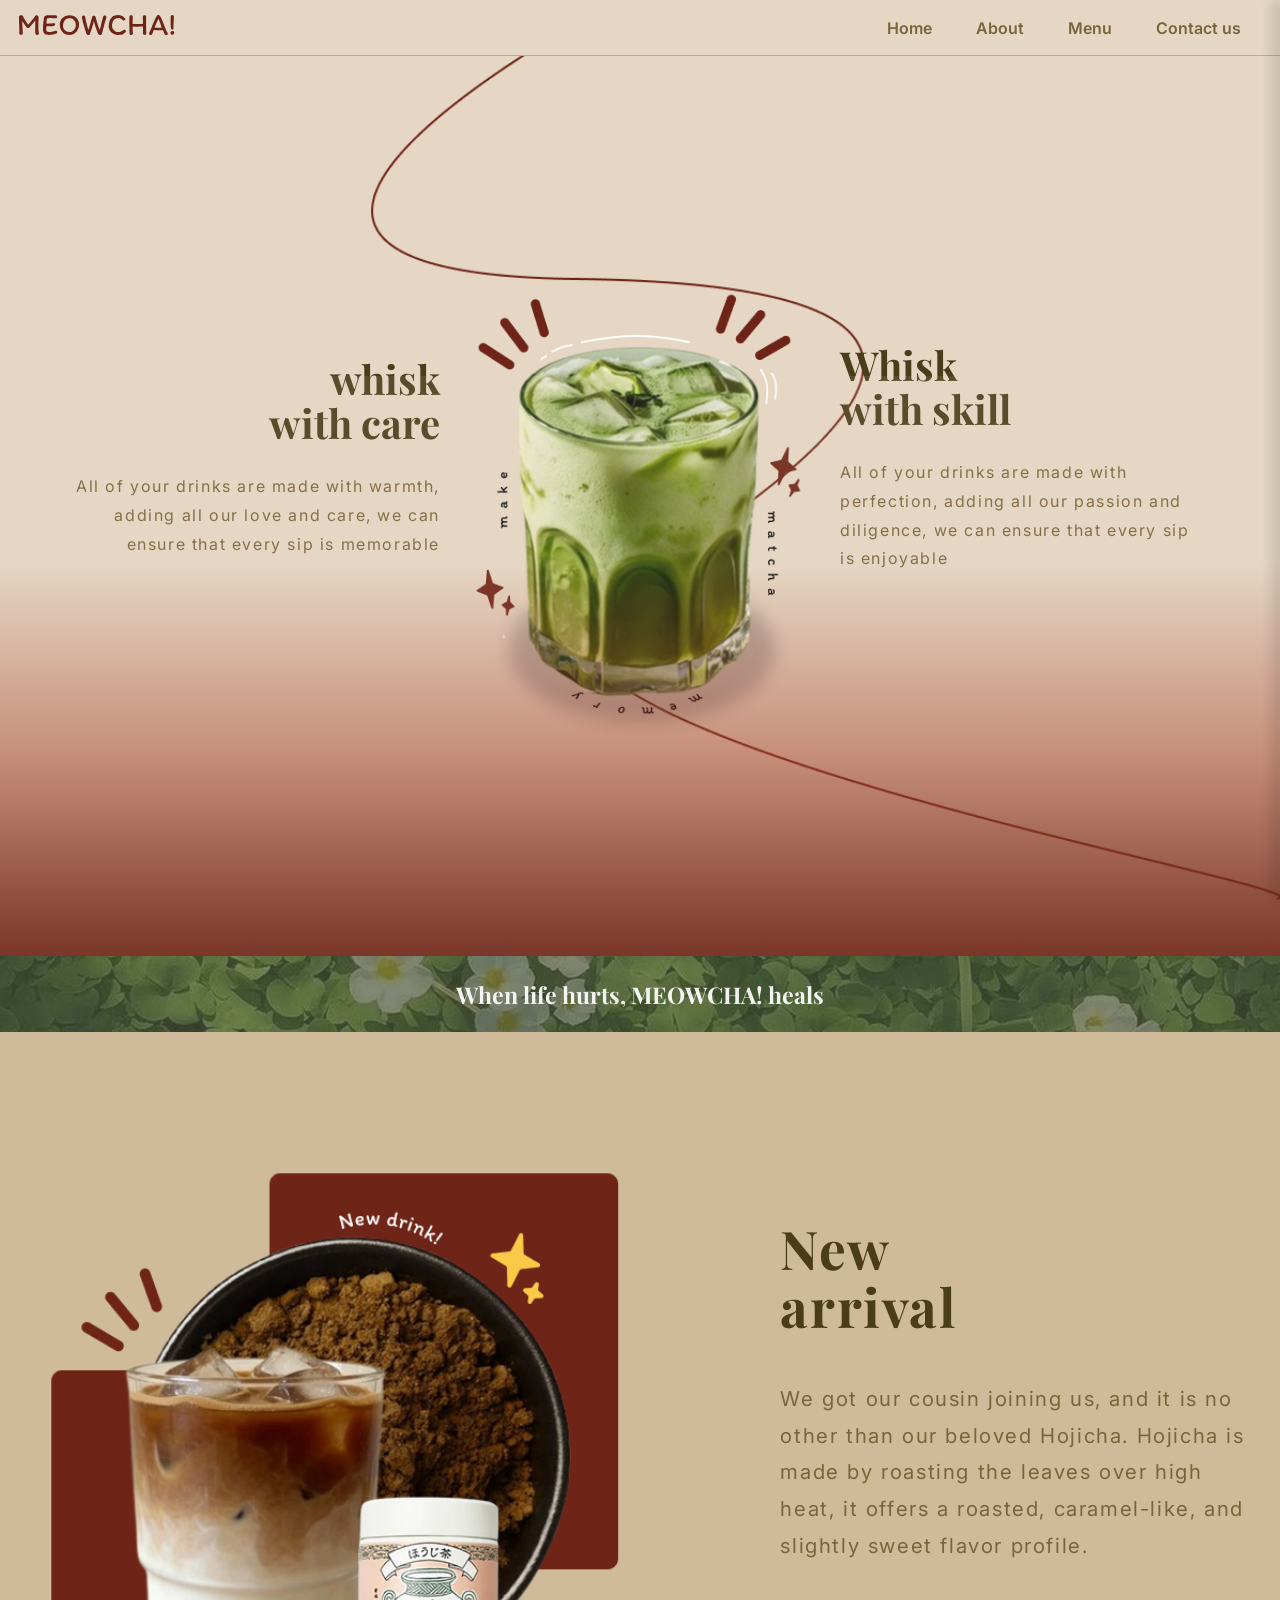
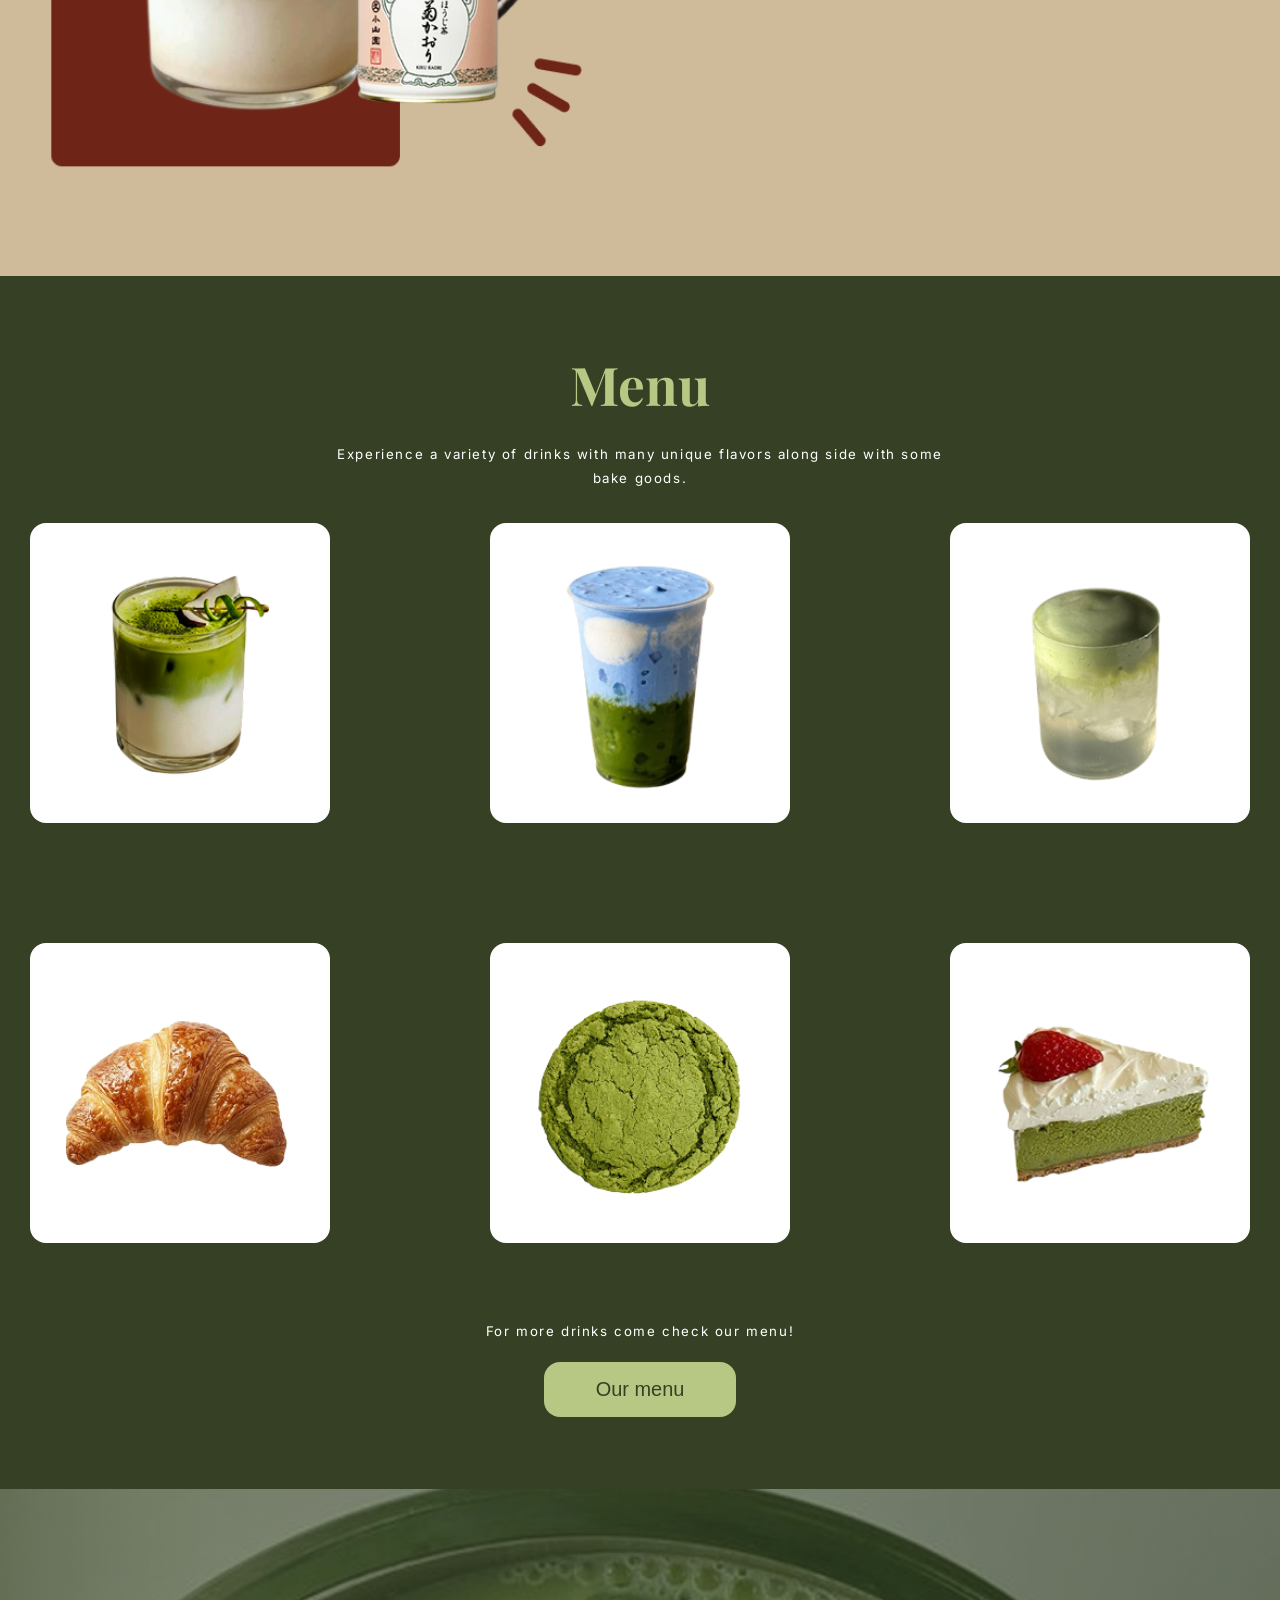
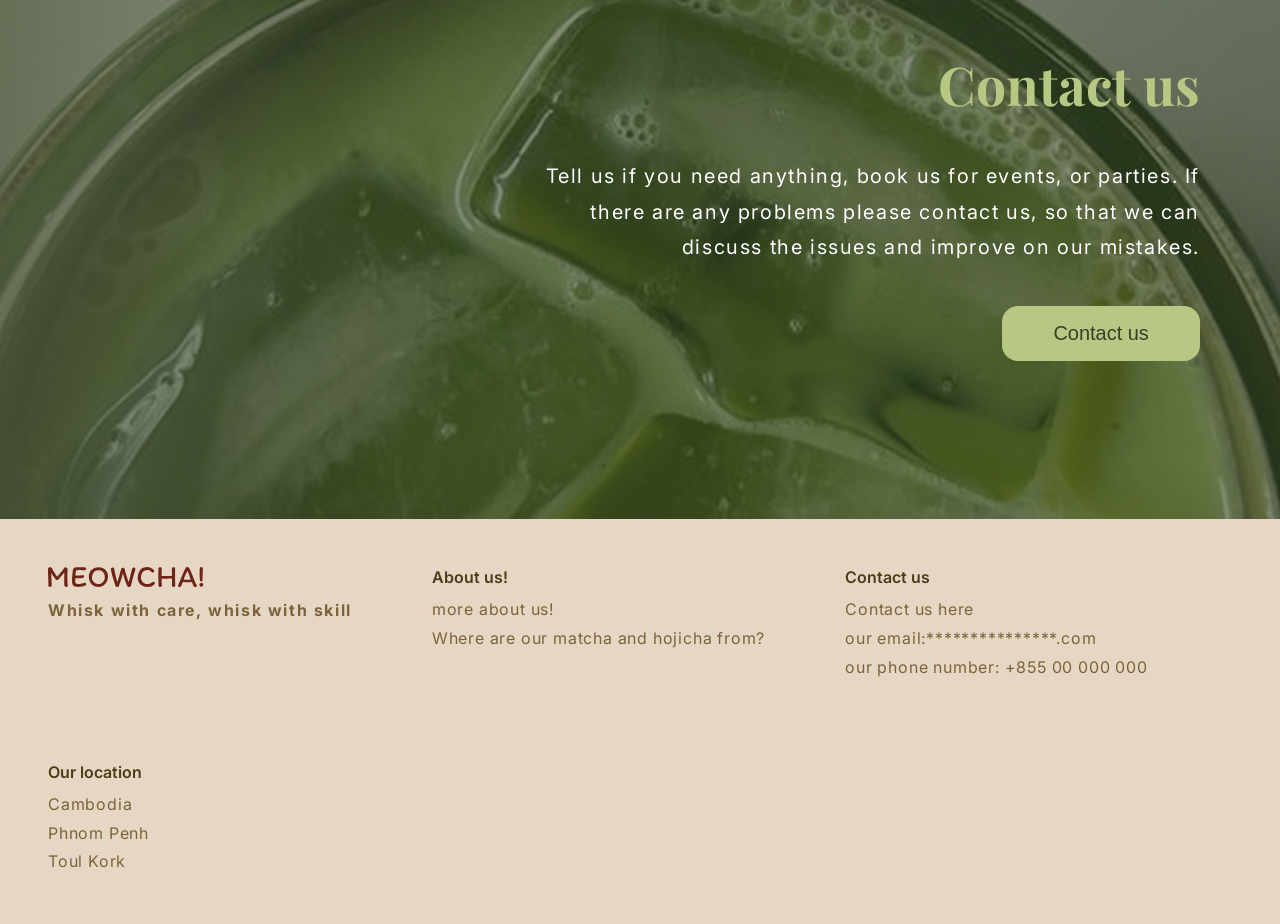
==== index.html @ e17c744c "WCT MEOWCHA! midterm project" ====
<!DOCTYPE html>
<html lang="en">
<head>
    <meta charset="UTF-8">
    <meta name="viewport" content="width=device-width, initial-scale=1.0">
    <link rel="stylesheet" href="style.css">
    <title>MEOWCHA!</title>
    <link rel="preconnect" href="https://fonts.googleapis.com">
    <link rel="preconnect" href="https://fonts.gstatic.com" crossorigin>
    <link href="https://fonts.googleapis.com/css2?family=Inter:ital,opsz,wght@0,14..32,100..900;1,14..32,100..900&family=Playfair+Display:ital,wght@0,400..900;1,400..900&display=swap" rel="stylesheet">
</head>
<body>

    <header>
        <input type="checkbox" id="menu-toggle" class="menu-toggle">
    
        <div class="container_nav">
            <a href="index.html"><img id="logo" src="./src/MEOWCHA!.svg" alt="MEOWCHA! logo"></a>

            <nav class="navbar">
                <ul class="nav_links">
                    <li><a href="index.html">Home</a></li>
                    <li><a href="aboutUs.html">About</a></li>
                    <li><a href="#menu">Menu</a></li>
                    <li><a href="#contact">Contact us</a></li>
                </ul>
            </nav>

            <label for="menu-toggle" class="hamburger-btn">
                <svg xmlns="http://www.w3.org/2000/svg" height="24px" viewBox="0 -960 960 960" width="24px" fill="#7B643B"><path d="M120-240v-80h720v80H120Zm0-200v-80h720v80H120Zm0-200v-80h720v80H120Z"/></svg>
            </label>
        </div>

        <div class="container_sidebar">
            <label for="menu-toggle" class="close-sidebar">
                <svg xmlns="http://www.w3.org/2000/svg" height="24px" viewBox="0 -960 960 960" width="24px" fill="#7B643B"><path d="m256-200-56-56 224-224-224-224 56-56 224 224 224-224 56 56-224 224 224 224-56 56-224-224-224 224Z"/></svg>
            </label>
            <div class="line"></div>
            <nav class="sidebar">
                <ul class="sidebar_link">
                    <li><a href="index.html">Home</a></li>
                    <li><a href="aboutUs.html">About</a></li>
                    <li><a href="#menu">Menu</a></li>
                    <li><a href="#contact">Contact us</a></li>
                </ul>
            </nav>
        </div>

        <div class="overlay"></div>
    </header>
    
    <div class="hero_container">
        <div id="text1" class="text_container">
            <h1>whisk</h1>
            <h1>with care</h1>
            <div class="textPadding"></div>
            <p>All of your drinks are made with warmth, adding all our love and care, we can ensure that every sip is memorable</p>
        </div>

        <div class="hero_matcha">
            <img src="./src/hero.png" alt="">
        </div>

        <div class="text_container">
            <h1>Whisk</h1>
            <h1>with skill</h1>
            <div class="textPadding"></div>
            <p>All of your drinks are made with perfection, adding all our passion and diligence, we can ensure that every sip is enjoyable</p>
        </div>

        <div class="hero_mask"></div>
    </div>

    <div class="greenBanner">
        <h1>When life hurts, MEOWCHA! heals</h1>
    </div>

    <div class="new_arrival_container">
        <div class="hojicha">
            <img src="./src/Hojicha.png" alt="">
        </div>

        <div class="text_container1">
            <h1>New</h1>
            <h1>arrival</h1>
            <div class="textPadding1"></div>
            <p>We got our cousin joining us, and it is no other than our beloved Hojicha. Hojicha is made by roasting the leaves over high heat, it offers a roasted, caramel-like, and slightly sweet flavor profile.</p>
        </div>
    </div>

    <div class="menu_container">
        <div class="text_container2">
            <h1>Menu</h1>
            <p>Experience a variety of drinks with many unique flavors along side with some bake goods.</p>
        </div>
        
        <div id="item_container_padding" class="item_container">
            <div class="item"><img src="./src/download (6) 1.png" alt=""></div>
            <div class="item"><img src="./src/download (8) 1.png" alt=""></div>
            <div class="item"><img src="./src/download (7) 1.png" alt=""></div>
        </div>

        <div class="item_container">
            <div class="item"><img src="./src/croissant.png" alt=""></div>
            <div class="item"><img src="./src/cookie.png" alt=""></div>
            <div class="item"><img src="./src/cake.png" alt=""></div>
        </div>

        <div class="text_container3">
            <p>For more drinks come check our menu!</p>
            <button>Our menu</button>
        </div>
    </div>

    <div class="contact_container">
        <div class="text_container4">
            <h1>Contact us</h1>
            <p>Tell us if you need anything, book us for events, or parties. If there are any problems please contact us, so that we can discuss the issues and improve on our mistakes.</p>
            <button>Contact us</button>
        </div>
    </div>

    <footer>
        <div class="footer_container">
            <div class="footer_column">
                <a href="#logo"><img src="./src/MEOWCHA!.svg" alt="MEOWCHA! logo"></a>
                <h4>Whisk with care, whisk with skill</h4>
            </div>

            <div class="footer_column1">
                <a class="footer_top" href="">About us!</a>
                <ul class="footer_list_container">
                    <li><a href="">more about us!</a></li>
                    <li><a href="">Where are our matcha and hojicha from?</a></li>
                </ul>
            </div>

            <div class="footer_column1">
                <a class="footer_top" href="">Contact us</a>
                <ul class="footer_list_container">
                    <li><a href="">Contact us here</a></li>
                    <li><a href="">our email:***************.com</a></li>
                    <li><a href="">our phone number: +855 00 000 000</a></li>
                </ul>
            </div>

            <div class="footer_column1">
                <a class="footer_top" href="" target="_blank">Our location</a>
                <ul class="footer_list_container">
                    <li><a href="" target="_blank">Cambodia</a></li>
                    <li><a href="" target="_blank">Phnom Penh</a></li>
                    <li><a href="" target="_blank">Toul Kork</a></li>
                </ul>
            </div>
        </div>
    </footer>


</body>
</html>
---- style.css ----
:root {
    --base:#E6D7C4; 
    --lightBrown:#7B643B;
    --darkBrown:#4B3D1A;
    --sand:#CFBB9A;
    --darkRed:#6E2518;
    --lightGreen:#B7C884;
    --darkGreen:#364025;
}

* {
    margin: 0;
    padding: 0;
    box-sizing: border-box;
}

body {
    min-height: 100vh;
}

header {
    border-bottom: 1px solid #BCAD91;
    background-color: var(--base);
}

.container_sidebar {
    position: fixed;
    display: flex;
    /* display: none; */
    flex-direction: column;
    padding: 1rem 2rem;
    height: 100vh;
    width: 230px;
    top: 0;
    right: 0;
    z-index: 999;
    background-color:rgb(230, 215, 196);
    box-shadow: -10px 0 10px rgba(0, 0, 0, 0.1);
    gap: 1.5rem;
    transform: translateX(100%);
    transition: transform 0.9s ease;
}

.overlay {
    position: fixed;
    top: 0;
    left: 0;
    width: 100vw;
    height: 100vh;
    background-color: rgba(0, 0, 0, 0.6);
    z-index: 6;
    opacity: 0;
    pointer-events: none;
    transition: opacity 0.9s ease;
}

/* .container_sidebar svg {
    margin-left: 10rem;
} */

.sidebar_link li {
    list-style-type: none;
    padding-bottom: 1.5rem;
    font-weight: 600;
}

.sidebar_link a {
    position: relative;
}

.sidebar_link a:after {
    content: "";
    position: absolute;
    background-color: #6E2518;
    height: 3px;
    width: 0px;
    left: 0px;
    bottom: -5px;
    transition: 0.5s;
}

.sidebar_link a:hover {
    color: #634d27;
}

.sidebar_link a:hover:after {
    width: 100%;
}

.close-sidebar svg path {
    fill: var(--lightBrown);
    transition: fill 0.3s ease;
    transition: scale 0.2s ease;
}

.close-sidebar:hover svg path {
    fill: var(--darkRed);
    scale: 1.1;
}

.line {
    border-top: 1px solid #BCAD91;
}

.menu-toggle {
    display: none;
}

input#menu-toggle {
    display: none !important;
}

.hamburger-btn {
    display: none;
    cursor: pointer;
}

.hamburger-btn svg path {
    fill: var(--lightBrown);
    transition: fill 0.3s ease;
    transition: scale 0.2s ease;
}

.hamburger-btn:hover svg path {
    fill: var(--darkRed);
    scale: 1.1;
}

.menu-toggle:checked ~ .container_sidebar {
    transform: translateX(0);
    transition: transform 0.9s ease;
}

.menu-toggle:checked ~ .overlay {
    /* backdrop-filter: blur(5px); */
    opacity: 0.9;
    pointer-events: auto;
}

/* @keyframes slideIn {
    from {
        transform: translateX(100%);
    }
    to{
        transform: translateX(0);
    }
} */

.close-sidebar {
    cursor: pointer;
    /* margin-left: auto; */
    align-self: flex-end;
    display: block;
    width: fit-content;
}

.container_nav {
    display: flex;
    justify-content: space-between;
    align-items: center;
    height: 55px;
    max-width: 1600px;
    padding: 0 1.2rem;
    margin: 0 auto;
}

.nav_links li {
    display: inline-block;
    padding: 15px;
    font-weight: 600;
}

.nav_links a {
    position: relative;
    padding: 0 5px;
}

.nav_links a:after {
    content: "";
    position: absolute;
    background-color: var(--darkRed);
    height: 3px;
    width: 0px;
    left: 0px;
    bottom: -5px;
    transition: 0.3s;
}

.nav_links a:hover {
    color: #634d27;
}

.nav_links a:hover:after {
    width: 100%;
}

#logo {
    transition: 200ms ease;
}

#logo:hover {
    scale: 1.05;
}

li {
    font-family: "Inter", sans-serif;
    color: var(--lightBrown);
}

h1 {
    font-family: "Playfair Display", serif;
}

p, h4 {
    font-family: "Inter", sans-serif;
    letter-spacing: 0.1rem;
}

a {
    text-decoration: none;
    color: var(--lightBrown);
}

button {
    cursor: pointer;
}

.hero_container {
    display: flex;
    align-items: center;
    justify-content: center;
    position: relative;
    max-width: 100vw;
    width: 100%;
    min-height: 100vh;
    margin: 0 auto;
    padding: 0 2rem;
    background-color: var(--base);
    background-image: url(./src/stringB1.png);
    background-repeat: no-repeat;
    background-position: center;
    background-attachment: fixed;
    background-size: cover;
}

.hero_mask {
    position: absolute;
    bottom: 0px;
    z-index: 3;
    width: 100%;
    height: 580px;
    background-image: linear-gradient(to top,rgba(110, 37, 24, 0.90) 0%, rgba(161, 54, 35, 0.45) 35%, rgba(230, 215, 196, 0.1) 68%);
    opacity: 100%;
}

/* .hero_container .contain {
    flex: 1;
} */

.hero_matcha {
    width: clamp(19rem, 25rem, 30rem);
}

.hero_matcha img {
    width: 100%;
}

.text_container {
    width: 30%;
    max-width: 27.5rem;
    min-width: 10rem;
    padding-bottom: 6rem;
}

.text_container h1 p {
    width: 100%;
}

.textPadding {
    height: 3vh;
}

#text1 {
    text-align: right;
}

.text_container h1 {
    color: var(--darkBrown);
    line-height: 1.1;
    /* font-size: 3rem; */
    font-size: clamp(2rem, 3.13vw, 6rem);
}

.text_container p {
    color: var(--lightBrown);
    line-height: 1.8;
    font-size: clamp(0.9rem, 1.25vw, 1.9rem);
}

.greenBanner {
    display: flex;
    justify-content: center;
    align-items: center;
    max-width: 100vw;
    height: 4.75rem;
    background-image: url(./src/greenBanner.png);
    background-repeat: no-repeat;
    background-size: cover;
    background-position: center;
}

.greenBanner h1 {
    color: rgba(255, 255, 255, 0.934);
    font-size: clamp(1.3rem, 1.8vw, 3.5rem);
    font-weight: 300px;
}

.new_arrival_container {
    display: flex;
    /* align-items: center; */
    max-width: 100vw;
    /* min-height: calc(100vh - 76px); */
    margin: 0 auto;
    padding: 0 2rem;
    padding-bottom: 5rem;
    gap: clamp(4rem, 10.41vw, 20rem);
    background-color: var(--sand);
}

.hojicha {
    width: 40%;
    /* max-width: 50vw; */
    width: clamp(18rem, 50vw, 40rem);
}

.hojicha img {
    width: 100%;
}

.text_container1 {
    width: 40%;
    padding-top: 14.58vw;
    min-width: 15rem;
}
.textPadding1 {
    height: 5vh;
}

.text_container1 h1 p{
    width: 100%;
}

.text_container1 h1 {
    color: var(--darkBrown);
    line-height: 1.1;
    font-size: clamp(2.8rem, 4.16vw, 5.5rem);
    font-weight: 300px;
    letter-spacing: 0.1rem;
}

.text_container1 p {
    color: var(--lightBrown);
    line-height: 1.8;
    font-size: clamp(0.9rem, 1.6vw, 2rem);
}

.menu_container {
    display: flex;
    flex-direction: column;
    align-items: center;
    max-width: 100vw;
    margin: 0 auto;
    padding: 4.5rem 2rem;
    gap: 2rem;
    background-color: var(--darkGreen);
}

.text_container2 {
    /* width: 50%; */
    text-align: center;
}

.text_container2 h1 p {
    width: 100%;
}

.text_container2 h1 {
    font-size: clamp(2.5rem, 4.16vw, 6rem);
    color: var(--lightGreen);
}

.text_container2 p {
    color: white;
    max-width: 620px;
    line-height: 1.8;
    padding-top: 1.5rem;
    font-size: clamp(0.8rem, 1.04vw, 1.5rem);
}

.item_container {
    display: flex;
    gap: 10rem;
    padding-bottom: 3rem;
}

#item_container_padding {
    padding-bottom: 5.5rem;
}

.item {
    display: flex;
    justify-content: center;
    align-items: center;
    width: 18.75rem;
    min-width: 18.75rem;
    height: 18.75rem;
    background-color: white;
    border-radius: 1rem;
    transition: 200ms ease;
}

.item img {
    height: 100%;
}

.item:hover {
    scale: 1.05;
}

.text_container3 {
    text-align: center;
}

.text_container3 p button {
    width: 100%;
}

.text_container3 p {
    color: white;
    margin-bottom: clamp(1.3rem, 1.87vw, 2.2rem);
    font-size: clamp(0.8rem, 1.04vw, 1.5rem);
}

.text_container3 button {
    background-color: var(--lightGreen);
    color: var(--darkGreen);
    border: none;
    border-radius: 1rem;
    padding: 1rem 3.2rem;
    font-size: clamp(1rem, 1.56vw, 2rem);
    transition: 200ms ease;
}

.text_container3 button:hover {
    scale: 1.07;
}

.contact_container {
    display: flex;
    justify-content: flex-end;
    align-items: center;
    max-width: 1600px;
    height: 70vh;
    margin: 0 auto;
    padding: 4.5rem 5rem;
    background-image: url(./src/matchaBanner.png);
    background-repeat: no-repeat;
    background-size: cover;
    background-position: center;
}

.text_container4 {
    width: 60%;
    text-align: right;
    min-width: 15rem;
}

.text_container4 h1 {
    color: var(--lightGreen);
    font-size: clamp(3rem, 4.16vw, 5rem);
    padding-bottom: 2.5rem;
}

.text_container4 p {
    color: white;
    padding-bottom: 2.5rem;
    font-size: clamp(1rem, 1.56vw, 2rem);
    line-height: 1.8;
}

.text_container4 button {
    background-color: var(--lightGreen);
    color: var(--darkGreen);
    border: none;
    border-radius: 1rem;
    padding: 1rem 3.2rem;
    font-size: clamp(1rem, 1.56vw, 2rem);
    transition: 200ms ease;
}

.text_container4 button:hover {
    scale: 1.07;
}

footer {
    background-color: var(--base);
}

.footer_container {
    display: flex;
    flex-wrap: wrap;
    margin: 0 auto;
    padding: 3rem 3rem;
    gap: 5rem;
}

.footer_top {
    display: inline-block;
    transition: 200ms ease;
}

.footer_top:hover {
    scale: 1.08;
}

.footer_list_container {
    list-style-type: none;
    margin-top: 0.5rem;
}

.footer_list_container li {
    line-height: 1.8;
    letter-spacing: 0.05rem;
}

.footer_column a {
    display: inline-block;
    transition: 200ms ease;
}

.footer_column a:hover {
    scale: 1.05;
}

.footer_list_container li {
    transition: 200ms ease;
}

.footer_list_container li:hover {
    scale: 1.05;
}

.footer_column {
    color: var(--lightBrown);
    font-weight: 700;
}

.footer_column h4 {
    padding-top: 0.5rem;
}

.footer_top {
    color: var(--darkBrown);
    font-family: "Inter", sans-serif;
    font-weight: 600;
}

@media (max-width: 768px) {
    .hamburger-btn {
        display: block;
    }

    .navbar {
        display: none;
    }
}

@media (max-width: 1223px) {
    .item_container {
        width: 50rem;
        overflow-x: scroll;
    }
}

@media (max-width: 810px) {
    .item_container {
        width: 18.75rem;
        overflow-x: scroll;
    }
}

@media (max-width: 730px) {
    .hero_container {
        display: flex;
        flex-direction: column;
        /* background-position-x: -28rem; */
        background-attachment: scroll;
    }

    .hero_matcha {
        width: 16rem;
        /* order: 1; */
    }

    .text_container {
        min-width: 21rem;
        /* order: 2; */
    }

    #text1 {
        padding-top: 8rem;
    }

    .new_arrival_container {
        display: flex;
        flex-direction: column;
        align-items: center;
    }

    .text_container1 {
        padding-top: 0px;
        text-align: center;
        min-width: 25rem;
    }
}

@media (max-width: 360px) {
    .hero_container {
        padding: 0rem 1rem;
    }

    .text_container {
        min-width: 18rem;
    }

    .text_container1 {
        min-width: 18rem;
    }

    .contact_container {
        display: flex;
        justify-content: center;
    }

    .text_container4 {
        text-align: center;
    }
}



html {
    scroll-behavior: smooth;
}
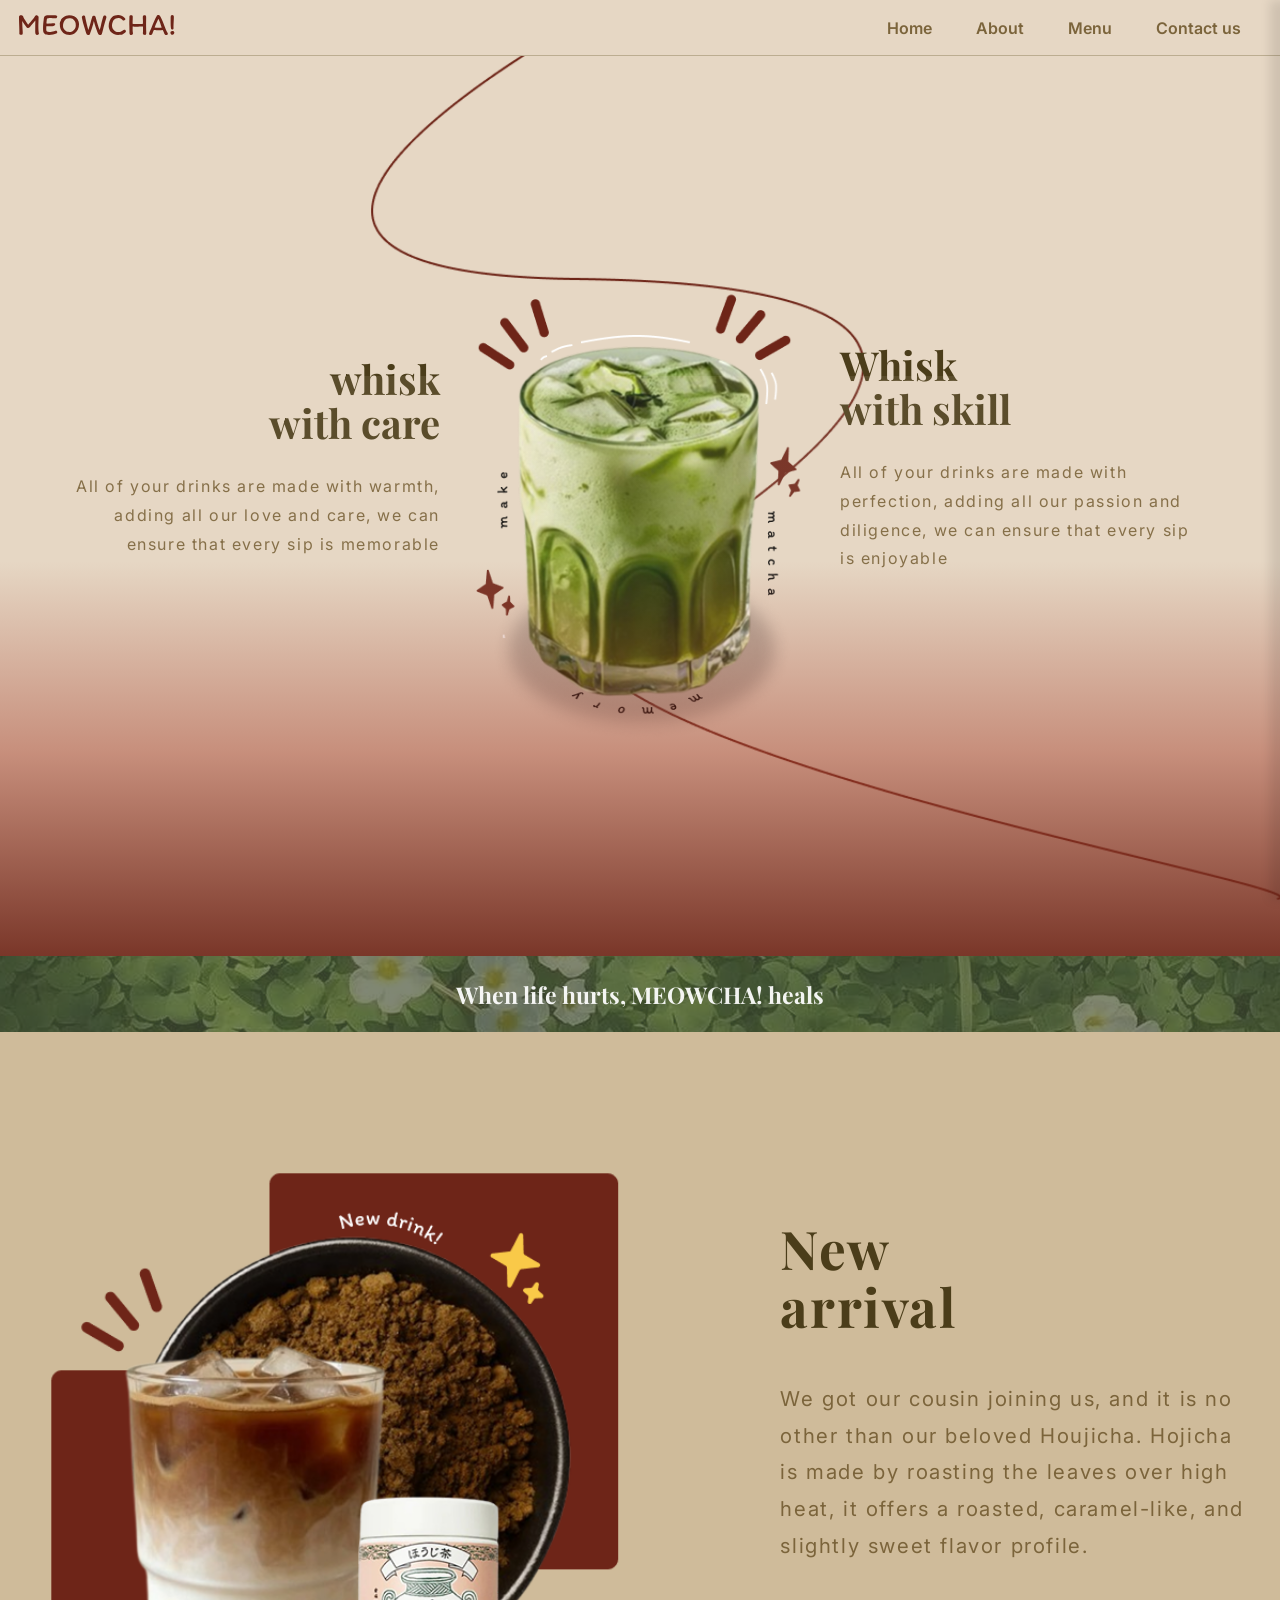
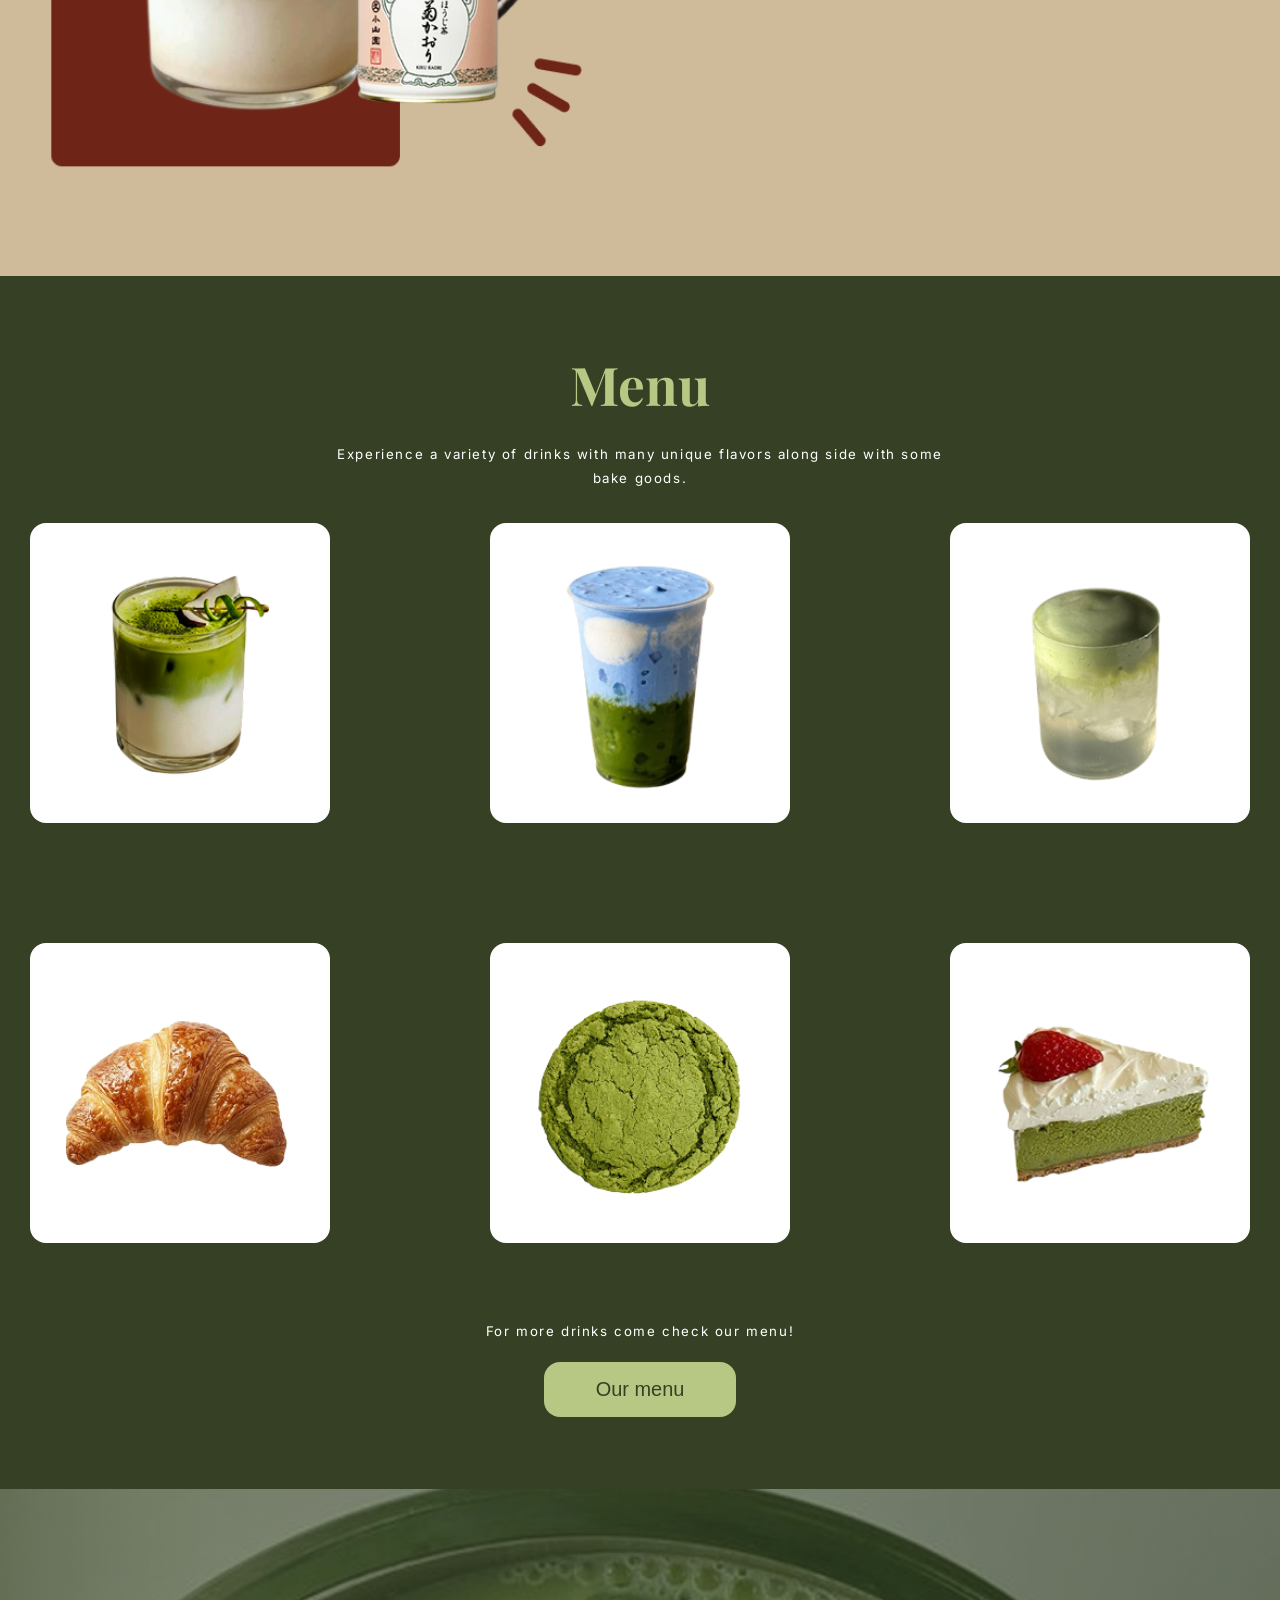
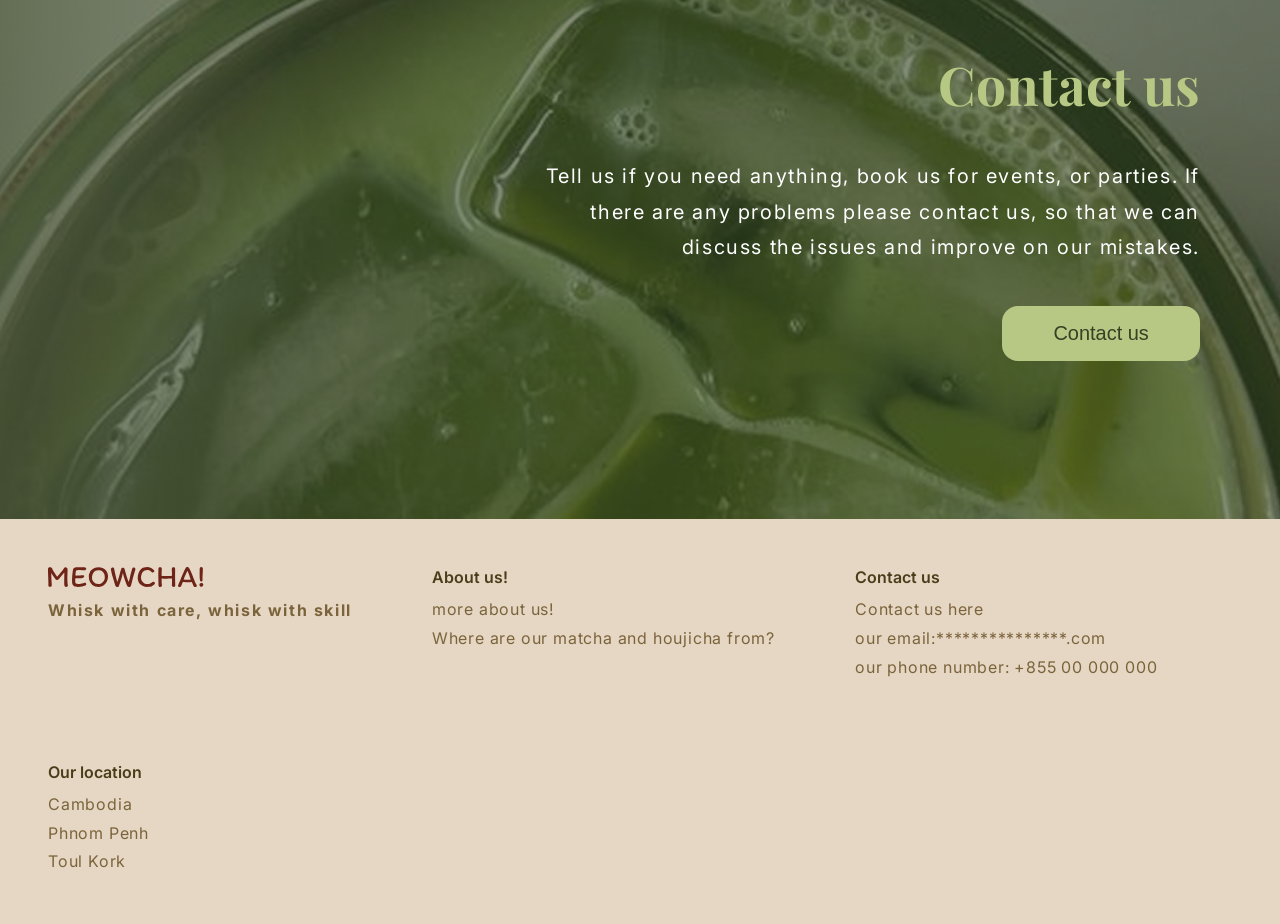
==== commit b8406442: "about us responsive completed" ====
--- a/index.html
+++ b/index.html
@@ -84,7 +84,7 @@
             <h1>New</h1>
             <h1>arrival</h1>
             <div class="textPadding1"></div>
-            <p>We got our cousin joining us, and it is no other than our beloved Hojicha. Hojicha is made by roasting the leaves over high heat, it offers a roasted, caramel-like, and slightly sweet flavor profile.</p>
+            <p>We got our cousin joining us, and it is no other than our beloved Houjicha. Hojicha is made by roasting the leaves over high heat, it offers a roasted, caramel-like, and slightly sweet flavor profile.</p>
         </div>
     </div>
 
@@ -131,7 +131,7 @@
                 <a class="footer_top" href="">About us!</a>
                 <ul class="footer_list_container">
                     <li><a href="">more about us!</a></li>
-                    <li><a href="">Where are our matcha and hojicha from?</a></li>
+                    <li><a href="">Where are our matcha and houjicha from?</a></li>
                 </ul>
             </div>
 
